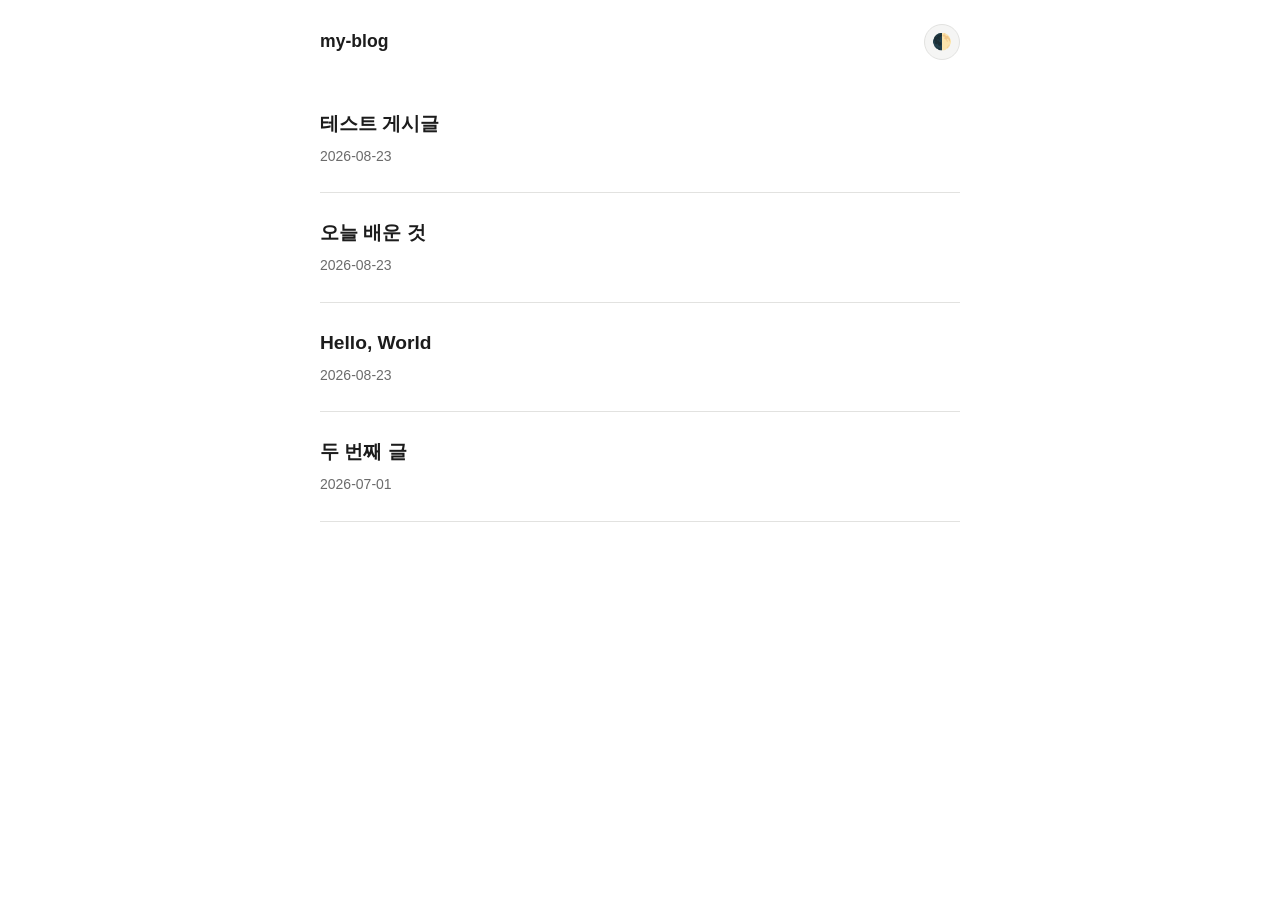
==== index.html @ 70de7a10 "블로그 초기 버전 완정" ====
<!DOCTYPE html>
<html lang="ko">
<head>
  <meta charset="UTF-8">
  <meta name="viewport" content="width=device-width, initial-scale=1">
  <title>my-blog</title>
  <link rel="stylesheet" href="assets/css/style.css">
  <script src="assets/js/theme.js"></script>
</head>
<body>
  <header class="site-header">
    <a class="site-title" href="index.html">my-blog</a>
    <button id="theme-toggle" class="theme-toggle" aria-label="다크 모드 전환">🌓</button>
  </header>

  <main>
    <ul id="post-list" class="post-list"></ul>
  </main>

  <script src="assets/js/markdown.js"></script>
  <script src="assets/js/home.js"></script>
</body>
</html>
---- assets/css/style.css ----
:root {
  --color-bg: #ffffff;
  --color-bg-elevated: #f5f5f4;
  --color-text: #1c1c1c;
  --color-text-muted: #6b6b6b;
  --color-border: #e2e2e0;
  --color-accent: #2a5ee8;
  --color-code-bg: #f2f2f0;

  --font-sans: -apple-system, BlinkMacSystemFont, "Segoe UI", "Apple SD Gothic Neo",
    "Noto Sans KR", sans-serif;
  --font-mono: "SFMono-Regular", Consolas, "Liberation Mono", Menlo, monospace;

  --content-width: 42rem;
  --space-1: 0.5rem;
  --space-2: 1rem;
  --space-3: 1.5rem;
  --space-4: 2.5rem;
}

@media (prefers-color-scheme: dark) {
  :root:not([data-theme="light"]) {
    --color-bg: #16161a;
    --color-bg-elevated: #1f1f24;
    --color-text: #e7e7e5;
    --color-text-muted: #9a9a9a;
    --color-border: #2e2e33;
    --color-accent: #7aa2ff;
    --color-code-bg: #1f1f24;
  }
}

:root[data-theme="dark"] {
  --color-bg: #16161a;
  --color-bg-elevated: #1f1f24;
  --color-text: #e7e7e5;
  --color-text-muted: #9a9a9a;
  --color-border: #2e2e33;
  --color-accent: #7aa2ff;
  --color-code-bg: #1f1f24;
}

* {
  box-sizing: border-box;
}

body {
  margin: 0;
  background: var(--color-bg);
  color: var(--color-text);
  font-family: var(--font-sans);
  font-size: 1.0625rem;
  line-height: 1.7;
  -webkit-font-smoothing: antialiased;
}

.site-header {
  display: flex;
  align-items: center;
  justify-content: space-between;
  max-width: var(--content-width);
  margin: 0 auto;
  padding: var(--space-3) var(--space-2);
}

.site-title {
  font-size: 1.1rem;
  font-weight: 700;
  text-decoration: none;
  color: var(--color-text);
}

.theme-toggle {
  border: 1px solid var(--color-border);
  background: var(--color-bg-elevated);
  color: var(--color-text);
  border-radius: 999px;
  width: 2.25rem;
  height: 2.25rem;
  font-size: 1rem;
  cursor: pointer;
  line-height: 1;
}

.theme-toggle:hover {
  border-color: var(--color-accent);
}

main {
  max-width: var(--content-width);
  margin: 0 auto;
  padding: var(--space-2) var(--space-2) var(--space-4);
}

/* 글 목록 */
.post-list {
  list-style: none;
  margin: 0;
  padding: 0;
}

.post-list li {
  padding: var(--space-3) 0;
  border-bottom: 1px solid var(--color-border);
}

.post-list li:first-child {
  padding-top: var(--space-1);
}

.post-list a {
  color: var(--color-text);
  text-decoration: none;
  font-size: 1.2rem;
  font-weight: 600;
}

.post-list a:hover {
  color: var(--color-accent);
}

.post-date {
  display: block;
  margin-top: 0.25rem;
  font-size: 0.875rem;
  color: var(--color-text-muted);
}

.empty-state,
.error-state {
  color: var(--color-text-muted);
  padding: var(--space-3) 0;
}

/* 개별 글 */
.post-header {
  margin-bottom: var(--space-3);
}

.post-header h1 {
  margin: 0 0 var(--space-1);
  font-size: 1.9rem;
  line-height: 1.3;
}

.back-link {
  display: inline-block;
  margin-bottom: var(--space-2);
  color: var(--color-text-muted);
  text-decoration: none;
  font-size: 0.9rem;
}

.back-link:hover {
  color: var(--color-accent);
}

article {
  font-size: 1.0625rem;
}

article h1,
article h2,
article h3,
article h4,
article h5,
article h6 {
  line-height: 1.3;
  margin: var(--space-3) 0 var(--space-1);
}

article p {
  margin: 0 0 var(--space-2);
}

article a {
  color: var(--color-accent);
}

article img {
  max-width: 100%;
  border-radius: 6px;
}

article blockquote {
  margin: var(--space-2) 0;
  padding: var(--space-1) var(--space-2);
  border-left: 3px solid var(--color-accent);
  background: var(--color-bg-elevated);
  color: var(--color-text-muted);
}

article blockquote p {
  margin: 0;
}

article ul,
article ol {
  padding-left: 1.4rem;
  margin: 0 0 var(--space-2);
}

article li {
  margin-bottom: 0.35rem;
}

article code {
  font-family: var(--font-mono);
  background: var(--color-code-bg);
  padding: 0.15em 0.4em;
  border-radius: 4px;
  font-size: 0.9em;
}

article pre {
  background: var(--color-code-bg);
  border: 1px solid var(--color-border);
  border-radius: 8px;
  padding: var(--space-2);
  overflow-x: auto;
  margin: 0 0 var(--space-2);
}

article pre code {
  background: none;
  padding: 0;
  font-size: 0.875rem;
}

article hr {
  border: none;
  border-top: 1px solid var(--color-border);
  margin: var(--space-3) 0;
}

@media (max-width: 480px) {
  body {
    font-size: 1rem;
  }

  .site-header {
    padding: var(--space-2);
  }

  main {
    padding: var(--space-1) var(--space-2) var(--space-3);
  }

  .post-header h1 {
    font-size: 1.5rem;
  }
}
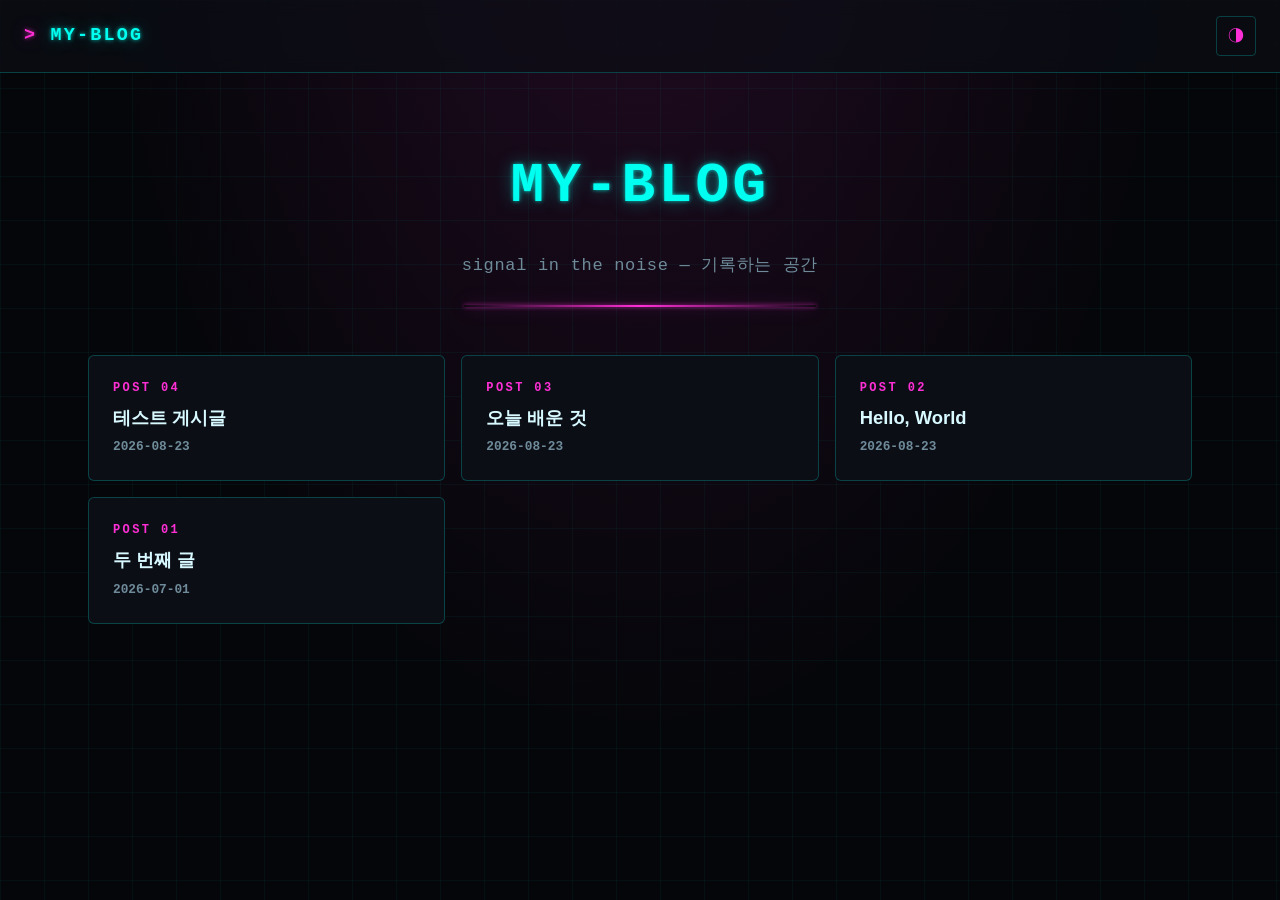
==== commit d4241c46: "블로그 업데이트" ====
--- a/index.html
+++ b/index.html
@@ -10,8 +10,14 @@
 <body>
   <header class="site-header">
     <a class="site-title" href="index.html">my-blog</a>
-    <button id="theme-toggle" class="theme-toggle" aria-label="다크 모드 전환">🌓</button>
+    <button id="theme-toggle" class="theme-toggle" aria-label="테마 전환">◑</button>
   </header>
+
+  <section class="hero">
+    <h1>my-blog</h1>
+    <p>signal in the noise — 기록하는 공간</p>
+    <hr class="rule">
+  </section>
 
   <main>
     <ul id="post-list" class="post-list"></ul>
--- a/assets/css/style.css
+++ b/assets/css/style.css
@@ -1,158 +1,284 @@
 :root {
-  --color-bg: #ffffff;
-  --color-bg-elevated: #f5f5f4;
-  --color-text: #1c1c1c;
-  --color-text-muted: #6b6b6b;
-  --color-border: #e2e2e0;
-  --color-accent: #2a5ee8;
-  --color-code-bg: #f2f2f0;
-
-  --font-sans: -apple-system, BlinkMacSystemFont, "Segoe UI", "Apple SD Gothic Neo",
-    "Noto Sans KR", sans-serif;
+  --color-bg: #05060a;
+  --color-bg-elevated: #0c0e16;
+  --color-panel: rgba(12, 14, 22, 0.72);
+  --color-text: #d7f9ff;
+  --color-text-muted: #6f8b9a;
+  --color-border: rgba(0, 255, 240, 0.22);
+  --color-neon-cyan: #00fff0;
+  --color-neon-magenta: #ff2fd6;
+  --color-neon-lime: #b6ff3c;
+  --color-accent: var(--color-neon-cyan);
+  --color-code-bg: #0a0c14;
+
+  --glow-cyan: 0 0 4px rgba(0, 255, 240, 0.7), 0 0 18px rgba(0, 255, 240, 0.35);
+  --glow-magenta: 0 0 4px rgba(255, 47, 214, 0.7), 0 0 18px rgba(255, 47, 214, 0.35);
+
+  --font-sans: "Segoe UI", "Apple SD Gothic Neo", "Noto Sans KR", sans-serif;
   --font-mono: "SFMono-Regular", Consolas, "Liberation Mono", Menlo, monospace;
 
-  --content-width: 42rem;
+  --content-width: 46rem;
+  --grid-width: 72rem;
   --space-1: 0.5rem;
   --space-2: 1rem;
   --space-3: 1.5rem;
   --space-4: 2.5rem;
-}
-
-@media (prefers-color-scheme: dark) {
-  :root:not([data-theme="light"]) {
-    --color-bg: #16161a;
-    --color-bg-elevated: #1f1f24;
-    --color-text: #e7e7e5;
-    --color-text-muted: #9a9a9a;
-    --color-border: #2e2e33;
-    --color-accent: #7aa2ff;
-    --color-code-bg: #1f1f24;
-  }
-}
-
-:root[data-theme="dark"] {
-  --color-bg: #16161a;
-  --color-bg-elevated: #1f1f24;
-  --color-text: #e7e7e5;
-  --color-text-muted: #9a9a9a;
-  --color-border: #2e2e33;
-  --color-accent: #7aa2ff;
-  --color-code-bg: #1f1f24;
+  --space-5: 4rem;
+}
+
+:root[data-theme="light"] {
+  --color-bg: #f4f6f8;
+  --color-bg-elevated: #ffffff;
+  --color-panel: #ffffff;
+  --color-text: #10151b;
+  --color-text-muted: #5a6b76;
+  --color-border: rgba(0, 130, 122, 0.28);
+  --color-neon-cyan: #008b83;
+  --color-neon-magenta: #c0169e;
+  --color-neon-lime: #4f8f00;
+  --color-accent: var(--color-neon-cyan);
+  --color-code-bg: #eef1f3;
+
+  --glow-cyan: none;
+  --glow-magenta: none;
 }
 
 * {
   box-sizing: border-box;
 }
 
+html {
+  scroll-behavior: smooth;
+}
+
 body {
   margin: 0;
-  background: var(--color-bg);
+  background-color: var(--color-bg);
+  background-image:
+    linear-gradient(rgba(0, 255, 240, 0.04) 1px, transparent 1px),
+    linear-gradient(90deg, rgba(0, 255, 240, 0.04) 1px, transparent 1px),
+    radial-gradient(ellipse at 50% -20%, rgba(255, 47, 214, 0.12), transparent 60%);
+  background-size: 44px 44px, 44px 44px, 100% 100%;
   color: var(--color-text);
   font-family: var(--font-sans);
   font-size: 1.0625rem;
-  line-height: 1.7;
+  line-height: 1.75;
   -webkit-font-smoothing: antialiased;
-}
-
+  min-height: 100vh;
+}
+
+:root[data-theme="light"] body {
+  background-image:
+    linear-gradient(rgba(0, 130, 122, 0.05) 1px, transparent 1px),
+    linear-gradient(90deg, rgba(0, 130, 122, 0.05) 1px, transparent 1px);
+  background-size: 44px 44px, 44px 44px;
+}
+
+a {
+  color: var(--color-accent);
+  text-decoration: none;
+}
+
+/* 헤더 */
 .site-header {
+  position: sticky;
+  top: 0;
+  z-index: 10;
   display: flex;
   align-items: center;
   justify-content: space-between;
-  max-width: var(--content-width);
-  margin: 0 auto;
-  padding: var(--space-3) var(--space-2);
+  gap: var(--space-2);
+  padding: var(--space-2) var(--space-3);
+  border-bottom: 1px solid var(--color-border);
+  background: var(--color-panel);
+  backdrop-filter: blur(8px);
 }
 
 .site-title {
-  font-size: 1.1rem;
+  font-family: var(--font-mono);
+  font-size: 1.15rem;
   font-weight: 700;
-  text-decoration: none;
-  color: var(--color-text);
+  letter-spacing: 0.12em;
+  text-transform: uppercase;
+  color: var(--color-neon-cyan);
+  text-shadow: var(--glow-cyan);
+}
+
+.site-title::before {
+  content: "> ";
+  color: var(--color-neon-magenta);
+  text-shadow: var(--glow-magenta);
 }
 
 .theme-toggle {
   border: 1px solid var(--color-border);
-  background: var(--color-bg-elevated);
-  color: var(--color-text);
-  border-radius: 999px;
-  width: 2.25rem;
-  height: 2.25rem;
+  background: transparent;
+  color: var(--color-neon-magenta);
+  border-radius: 4px;
+  width: 2.5rem;
+  height: 2.5rem;
   font-size: 1rem;
   cursor: pointer;
   line-height: 1;
+  transition: box-shadow 0.15s, border-color 0.15s;
 }
 
 .theme-toggle:hover {
-  border-color: var(--color-accent);
-}
-
+  border-color: var(--color-neon-magenta);
+  box-shadow: var(--glow-magenta);
+}
+
+/* 히어로 */
+.hero {
+  max-width: var(--grid-width);
+  margin: 0 auto;
+  padding: var(--space-5) var(--space-3) var(--space-3);
+  text-align: center;
+}
+
+.hero h1 {
+  margin: 0;
+  font-family: var(--font-mono);
+  font-size: clamp(2rem, 7vw, 3.5rem);
+  font-weight: 800;
+  letter-spacing: 0.06em;
+  text-transform: uppercase;
+  color: var(--color-neon-cyan);
+  text-shadow: var(--glow-cyan);
+}
+
+.hero p {
+  margin: var(--space-2) 0 0;
+  color: var(--color-text-muted);
+  font-family: var(--font-mono);
+  letter-spacing: 0.04em;
+}
+
+.hero .rule {
+  width: min(100%, 22rem);
+  height: 2px;
+  margin: var(--space-3) auto 0;
+  background: linear-gradient(90deg, transparent, var(--color-neon-magenta), transparent);
+  box-shadow: var(--glow-magenta);
+  border: none;
+}
+
+/* 메인 레이아웃 */
 main {
+  max-width: var(--grid-width);
+  margin: 0 auto;
+  padding: var(--space-3) var(--space-3) var(--space-5);
+}
+
+main.reading {
   max-width: var(--content-width);
-  margin: 0 auto;
-  padding: var(--space-2) var(--space-2) var(--space-4);
-}
-
-/* 글 목록 */
+}
+
+/* 글 목록 - 카드 그리드 */
 .post-list {
   list-style: none;
   margin: 0;
   padding: 0;
+  display: grid;
+  grid-template-columns: repeat(auto-fill, minmax(17rem, 1fr));
+  gap: var(--space-2);
 }
 
 .post-list li {
-  padding: var(--space-3) 0;
-  border-bottom: 1px solid var(--color-border);
-}
-
-.post-list li:first-child {
-  padding-top: var(--space-1);
+  position: relative;
+  border: 1px solid var(--color-border);
+  border-radius: 6px;
+  background: var(--color-bg-elevated);
+  overflow: hidden;
+  transition: transform 0.15s, box-shadow 0.15s, border-color 0.15s;
+}
+
+.post-list li::before {
+  content: "";
+  position: absolute;
+  inset: 0;
+  border-left: 2px solid var(--color-neon-magenta);
+  opacity: 0;
+  transition: opacity 0.15s;
+}
+
+.post-list li:hover {
+  transform: translateY(-3px);
+  border-color: var(--color-neon-cyan);
+  box-shadow: var(--glow-cyan);
+}
+
+.post-list li:hover::before {
+  opacity: 1;
 }
 
 .post-list a {
+  display: block;
+  padding: var(--space-3);
   color: var(--color-text);
-  text-decoration: none;
-  font-size: 1.2rem;
+  font-size: 1.15rem;
   font-weight: 600;
+  line-height: 1.4;
 }
 
 .post-list a:hover {
-  color: var(--color-accent);
+  color: var(--color-neon-cyan);
+}
+
+.post-index {
+  display: block;
+  font-family: var(--font-mono);
+  font-size: 0.75rem;
+  letter-spacing: 0.2em;
+  color: var(--color-neon-magenta);
+  margin-bottom: var(--space-1);
 }
 
 .post-date {
   display: block;
-  margin-top: 0.25rem;
-  font-size: 0.875rem;
+  margin-top: var(--space-1);
+  font-family: var(--font-mono);
+  font-size: 0.8rem;
   color: var(--color-text-muted);
 }
 
 .empty-state,
 .error-state {
+  grid-column: 1 / -1;
   color: var(--color-text-muted);
-  padding: var(--space-3) 0;
+  font-family: var(--font-mono);
+  padding: var(--space-3);
+  border: 1px dashed var(--color-border);
+  border-radius: 6px;
 }
 
 /* 개별 글 */
+.back-link {
+  display: inline-block;
+  margin-bottom: var(--space-3);
+  color: var(--color-neon-magenta);
+  font-family: var(--font-mono);
+  font-size: 0.85rem;
+  letter-spacing: 0.06em;
+}
+
+.back-link:hover {
+  text-shadow: var(--glow-magenta);
+}
+
 .post-header {
-  margin-bottom: var(--space-3);
+  margin-bottom: var(--space-4);
+  padding-bottom: var(--space-3);
+  border-bottom: 1px solid var(--color-border);
 }
 
 .post-header h1 {
   margin: 0 0 var(--space-1);
-  font-size: 1.9rem;
-  line-height: 1.3;
-}
-
-.back-link {
-  display: inline-block;
-  margin-bottom: var(--space-2);
-  color: var(--color-text-muted);
-  text-decoration: none;
-  font-size: 0.9rem;
-}
-
-.back-link:hover {
-  color: var(--color-accent);
+  font-family: var(--font-mono);
+  font-size: clamp(1.6rem, 5vw, 2.4rem);
+  line-height: 1.25;
+  color: var(--color-neon-cyan);
+  text-shadow: var(--glow-cyan);
 }
 
 article {
@@ -165,8 +291,16 @@
 article h4,
 article h5,
 article h6 {
+  font-family: var(--font-mono);
   line-height: 1.3;
-  margin: var(--space-3) 0 var(--space-1);
+  margin: var(--space-4) 0 var(--space-1);
+  color: var(--color-neon-lime);
+}
+
+article h2::before,
+article h3::before {
+  content: "// ";
+  color: var(--color-text-muted);
 }
 
 article p {
@@ -174,18 +308,25 @@
 }
 
 article a {
-  color: var(--color-accent);
+  color: var(--color-neon-cyan);
+  text-decoration: underline;
+  text-underline-offset: 3px;
+}
+
+article a:hover {
+  text-shadow: var(--glow-cyan);
 }
 
 article img {
   max-width: 100%;
+  border: 1px solid var(--color-border);
   border-radius: 6px;
 }
 
 article blockquote {
   margin: var(--space-2) 0;
   padding: var(--space-1) var(--space-2);
-  border-left: 3px solid var(--color-accent);
+  border-left: 3px solid var(--color-neon-magenta);
   background: var(--color-bg-elevated);
   color: var(--color-text-muted);
 }
@@ -204,12 +345,18 @@
   margin-bottom: 0.35rem;
 }
 
+article li::marker {
+  color: var(--color-neon-magenta);
+}
+
 article code {
   font-family: var(--font-mono);
   background: var(--color-code-bg);
-  padding: 0.15em 0.4em;
+  border: 1px solid var(--color-border);
+  padding: 0.1em 0.4em;
   border-radius: 4px;
   font-size: 0.9em;
+  color: var(--color-neon-lime);
 }
 
 article pre {
@@ -219,21 +366,24 @@
   padding: var(--space-2);
   overflow-x: auto;
   margin: 0 0 var(--space-2);
+  box-shadow: inset 0 0 20px rgba(0, 255, 240, 0.06);
 }
 
 article pre code {
   background: none;
+  border: none;
   padding: 0;
   font-size: 0.875rem;
+  color: var(--color-text);
 }
 
 article hr {
   border: none;
   border-top: 1px solid var(--color-border);
-  margin: var(--space-3) 0;
-}
-
-@media (max-width: 480px) {
+  margin: var(--space-4) 0;
+}
+
+@media (max-width: 600px) {
   body {
     font-size: 1rem;
   }
@@ -242,11 +392,15 @@
     padding: var(--space-2);
   }
 
+  .hero {
+    padding: var(--space-4) var(--space-2) var(--space-2);
+  }
+
   main {
-    padding: var(--space-1) var(--space-2) var(--space-3);
+    padding: var(--space-3) var(--space-2) var(--space-4);
   }
 
-  .post-header h1 {
-    font-size: 1.5rem;
+  .post-list {
+    grid-template-columns: 1fr;
   }
 }
